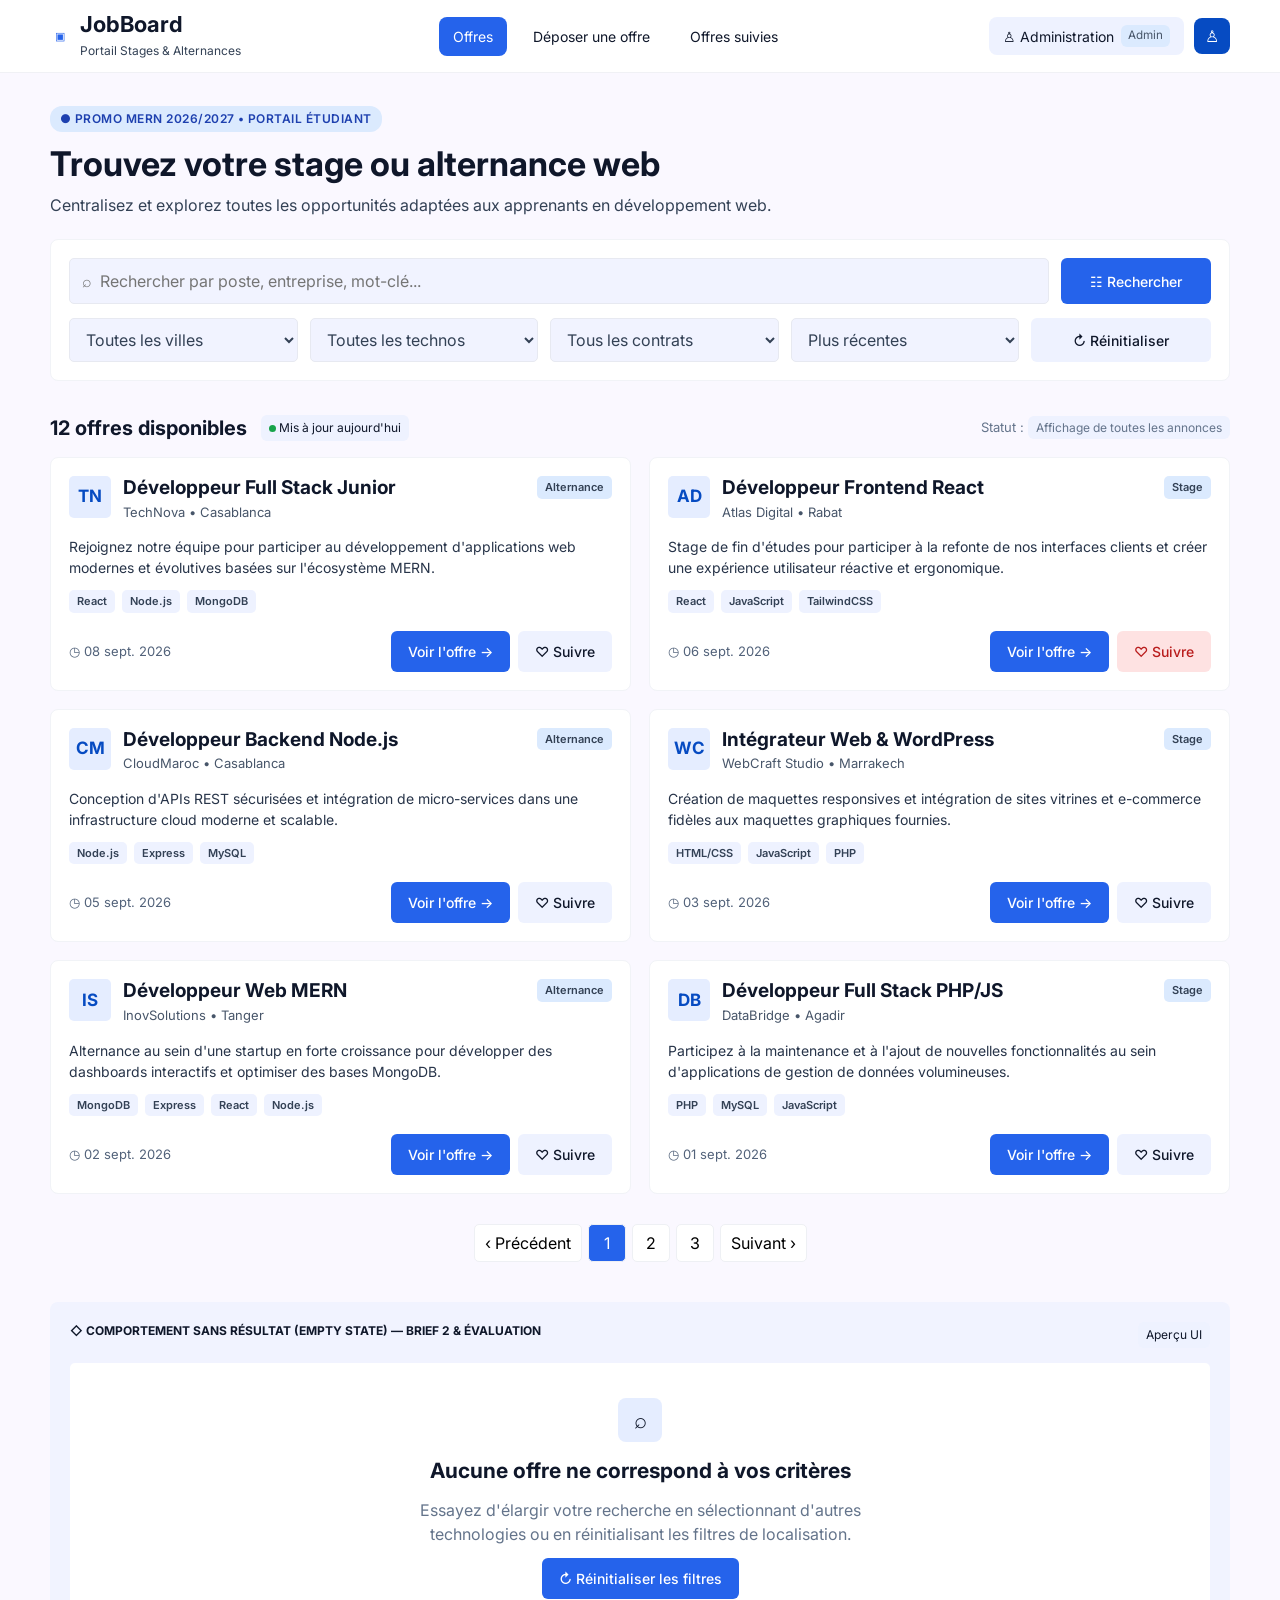
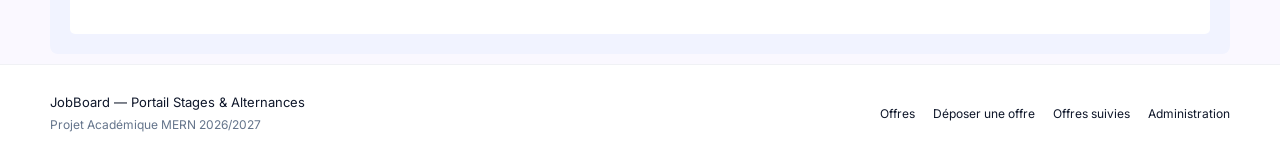
==== index.html @ b65bf740 "style: add main stylesheet" ====
<!doctype html>
<html lang="fr"><head><meta charset="utf-8"><meta name="viewport" content="width=device-width,initial-scale=1"><title>Liste des offres - JobBoard</title><link rel="preconnect" href="https://fonts.googleapis.com"><link rel="preconnect" href="https://fonts.gstatic.com" crossorigin><link href="https://fonts.googleapis.com/css2?family=Inter:wght@400;500;600;700&display=swap" rel="stylesheet"><link rel="stylesheet" href="css/style.css"></head><body>
<header class="site-header">
  <div class="container navbar">
    <a href="index.html" class="brand">
      <span class="brand-mark">▣</span>
      <span><span class="brand-title">JobBoard</span><span class="brand-subtitle" style="display:block">Portail Stages & Alternances</span></span>
    </a>
    <nav class="desktop-nav" aria-label="Navigation principale">
      <a class="nav-link active" href="index.html">Offres</a>
      <a class="nav-link " href="deposer-offre.html">Déposer une offre</a>
      <a class="nav-link " href="offres-suivies.html">Offres suivies</a>
    </nav>
    <div style="display:flex;align-items:center;gap:10px">
      <a class="admin-pill" href="admin.html">♙ Administration <small>Admin</small></a>
      <button class="user-button" type="button" aria-label="Utilisateur">♙</button>
      <button class="mobile-menu" type="button" aria-label="Menu">☰</button>
    </div>
  </div>
</header>
<main><section class="hero"><div class="container"><span class="eyebrow">● PROMO MERN 2026/2027 • PORTAIL ÉTUDIANT</span><h1>Trouvez votre stage ou alternance web</h1><p class="lead">Centralisez et explorez toutes les opportunités adaptées aux apprenants en développement web.</p>
<form class="panel search-panel"><div class="search-row"><input class="field" type="search" placeholder="⌕  Rechercher par poste, entreprise, mot-clé..."><button class="btn btn-primary" type="button">☷ Rechercher</button></div><div class="filter-row"><select class="field"><option>Toutes les villes</option></select><select class="field"><option>Toutes les technos</option></select><div class="contract-sort-mobile"><select class="field"><option>Tous les contrats</option></select></div><div class="contract-sort-mobile"><select class="field"><option>Plus récentes</option></select></div><button class="btn btn-secondary" type="reset">↻ Réinitialiser</button></div></form></div></section>
<section class="container"><div class="offer-summary"><div class="offer-summary-left"><h2>12 offres disponibles</h2><span class="summary-chip"><span class="status-dot"></span> Mis à jour aujourd'hui</span></div><div class="offer-summary-right muted small">Statut : <span class="summary-chip">Affichage de toutes les annonces</span></div></div><div class="jobs-grid"><article class="card job-card"><div class="job-head"><div class="job-title-wrap"><div class="logo-box">TN</div><div><h3>Développeur Full Stack Junior</h3><div class="company-line">TechNova • Casablanca</div></div></div><span class="badge badge-contract">Alternance</span></div><p class="job-description">Rejoignez notre équipe pour participer au développement d'applications web modernes et évolutives basées sur l'écosystème MERN.</p><div class="badges"><span class="badge">React</span><span class="badge">Node.js</span><span class="badge">MongoDB</span></div><div class="job-footer"><div class="job-date">◷ 08 sept. 2026</div><div class="job-actions"><a class="btn btn-primary" href="offre-detail.html">Voir l'offre →</a><button class="btn btn-secondary" type="button">♡ Suivre</button></div></div></article><article class="card job-card"><div class="job-head"><div class="job-title-wrap"><div class="logo-box">AD</div><div><h3>Développeur Frontend React</h3><div class="company-line">Atlas Digital • Rabat</div></div></div><span class="badge badge-contract">Stage</span></div><p class="job-description">Stage de fin d'études pour participer à la refonte de nos interfaces clients et créer une expérience utilisateur réactive et ergonomique.</p><div class="badges"><span class="badge">React</span><span class="badge">JavaScript</span><span class="badge">TailwindCSS</span></div><div class="job-footer"><div class="job-date">◷ 06 sept. 2026</div><div class="job-actions"><a class="btn btn-primary" href="offre-detail.html">Voir l'offre →</a><button class="btn btn-danger-soft" type="button">♡ Suivre</button></div></div></article><article class="card job-card"><div class="job-head"><div class="job-title-wrap"><div class="logo-box">CM</div><div><h3>Développeur Backend Node.js</h3><div class="company-line">CloudMaroc • Casablanca</div></div></div><span class="badge badge-contract">Alternance</span></div><p class="job-description">Conception d'APIs REST sécurisées et intégration de micro-services dans une infrastructure cloud moderne et scalable.</p><div class="badges"><span class="badge">Node.js</span><span class="badge">Express</span><span class="badge">MySQL</span></div><div class="job-footer"><div class="job-date">◷ 05 sept. 2026</div><div class="job-actions"><a class="btn btn-primary" href="offre-detail.html">Voir l'offre →</a><button class="btn btn-secondary" type="button">♡ Suivre</button></div></div></article><article class="card job-card"><div class="job-head"><div class="job-title-wrap"><div class="logo-box">WC</div><div><h3>Intégrateur Web & WordPress</h3><div class="company-line">WebCraft Studio • Marrakech</div></div></div><span class="badge badge-contract">Stage</span></div><p class="job-description">Création de maquettes responsives et intégration de sites vitrines et e-commerce fidèles aux maquettes graphiques fournies.</p><div class="badges"><span class="badge">HTML/CSS</span><span class="badge">JavaScript</span><span class="badge">PHP</span></div><div class="job-footer"><div class="job-date">◷ 03 sept. 2026</div><div class="job-actions"><a class="btn btn-primary" href="offre-detail.html">Voir l'offre →</a><button class="btn btn-secondary" type="button">♡ Suivre</button></div></div></article><article class="card job-card"><div class="job-head"><div class="job-title-wrap"><div class="logo-box">IS</div><div><h3>Développeur Web MERN</h3><div class="company-line">InovSolutions • Tanger</div></div></div><span class="badge badge-contract">Alternance</span></div><p class="job-description">Alternance au sein d'une startup en forte croissance pour développer des dashboards interactifs et optimiser des bases MongoDB.</p><div class="badges"><span class="badge">MongoDB</span><span class="badge">Express</span><span class="badge">React</span><span class="badge">Node.js</span></div><div class="job-footer"><div class="job-date">◷ 02 sept. 2026</div><div class="job-actions"><a class="btn btn-primary" href="offre-detail.html">Voir l'offre →</a><button class="btn btn-secondary" type="button">♡ Suivre</button></div></div></article><article class="card job-card"><div class="job-head"><div class="job-title-wrap"><div class="logo-box">DB</div><div><h3>Développeur Full Stack PHP/JS</h3><div class="company-line">DataBridge • Agadir</div></div></div><span class="badge badge-contract">Stage</span></div><p class="job-description">Participez à la maintenance et à l'ajout de nouvelles fonctionnalités au sein d'applications de gestion de données volumineuses.</p><div class="badges"><span class="badge">PHP</span><span class="badge">MySQL</span><span class="badge">JavaScript</span></div><div class="job-footer"><div class="job-date">◷ 01 sept. 2026</div><div class="job-actions"><a class="btn btn-primary" href="offre-detail.html">Voir l'offre →</a><button class="btn btn-secondary" type="button">♡ Suivre</button></div></div></article></div><div class="pagination"><button class="page-btn">‹ Précédent</button><button class="page-btn active">1</button><button class="page-btn">2</button><button class="page-btn">3</button><button class="page-btn">Suivant ›</button></div><section class="empty-demo"><div class="empty-demo-head"><strong>◇ COMPORTEMENT SANS RÉSULTAT (EMPTY STATE) — BRIEF 2 & ÉVALUATION</strong><span class="summary-chip">Aperçu UI</span></div><div class="empty-box"><div class="empty-inner"><div class="empty-icon">⌕</div><h2>Aucune offre ne correspond à vos critères</h2><p class="muted">Essayez d'élargir votre recherche en sélectionnant d'autres technologies ou en réinitialisant les filtres de localisation.</p><button class="btn btn-primary">↻ Réinitialiser les filtres</button></div></div></section></section></main>
<footer class="site-footer">
  <div class="container footer-row">
    <div><div class="footer-title">JobBoard — Portail Stages & Alternances</div><div class="footer-sub">Projet Académique MERN 2026/2027</div></div>
    <nav class="footer-links" aria-label="Navigation secondaire">
      <a href="index.html">Offres</a><a href="deposer-offre.html">Déposer une offre</a><a href="offres-suivies.html">Offres suivies</a><a href="admin.html">Administration</a>
    </nav>
  </div>
</footer>
<nav class="mobile-bottom-nav" aria-label="Navigation mobile">
  <a class="active" href="index.html"><span class="bottom-icon">▣</span><span>Offres</span></a>
  <a class="" href="deposer-offre.html"><span class="bottom-icon">▤</span><span>Déposer</span></a>
  <a class="" href="offres-suivies.html"><span class="bottom-icon">♧</span><span>Suivies</span></a>
  <a class="" href="admin.html"><span class="bottom-icon">♙</span><span>Admin</span></a>
</nav></body></html>
---- css/style.css ----
/* =========================================================
   JOBBOARD - CSS SIMPLE ET EXPLICABLE
   Pas de Bootstrap, pas de Tailwind, pas de JavaScript.
   Seulement : variables, Flexbox, Grid et media queries.
   ========================================================= */

/* 1) Couleurs et valeurs réutilisables */
:root {
  --blue: #2563eb;
  --blue-dark: #1d4ed8;
  --blue-soft: #eef2ff;
  --blue-badge: #dbeafe;
  --bg: #faf8ff;
  --white: #ffffff;
  --text: #0f172a;
  --muted: #64748b;
  --border: #e2e8f0;
  --red: #dc2626;
  --red-soft: #fee2e2;
  --green: #16a34a;
  --green-soft: #dcfce7;
  --radius: 8px;
  --container: 1180px;
}

/* 2) Reset très simple */
* { box-sizing: border-box; }
html { scroll-behavior: smooth; }
body {
  margin: 0;
  font-family: Inter, Arial, sans-serif;
  background: var(--bg);
  color: var(--text);
  line-height: 1.5;
}
a { color: inherit; text-decoration: none; }
button, input, select, textarea { font: inherit; }
button { cursor: pointer; }
img { display: block; max-width: 100%; }

.container {
  width: calc(100% - 48px);
  max-width: var(--container);
  margin: 0 auto;
}

/* 3) Header */
.site-header {
  background: var(--white);
  border-bottom: 1px solid #f0f1f5;
  position: relative;
  z-index: 5;
}
.navbar {
  min-height: 72px;
  display: flex;
  align-items: center;
  justify-content: space-between;
  gap: 30px;
}
.brand { display: flex; align-items: center; gap: 10px; }
.brand-mark {
  width: 20px;
  height: 20px;
  color: var(--blue);
  font-size: 11px;
  display: grid;
  place-items: center;
}
.brand-title { font-size: 22px; font-weight: 700; line-height: 1; }
.brand-subtitle { color: #334155; font-size: 12px; margin-top: 4px; }
.desktop-nav { display: flex; align-items: center; gap: 12px; }
.nav-link {
  padding: 9px 14px;
  border-radius: 8px;
  font-size: 14px;
}
.nav-link.active { background: var(--blue); color: #fff; }
.nav-link:hover { background: #f1f5f9; }
.nav-link.active:hover { background: var(--blue-dark); }
.admin-pill {
  background: #eef2ff;
  padding: 8px 14px;
  border-radius: 8px;
  display: flex;
  align-items: center;
  gap: 7px;
  font-size: 14px;
}
.admin-pill small {
  background: #dbeafe;
  padding: 2px 7px;
  border-radius: 6px;
  color: #475569;
}
.user-button {
  width: 36px;
  height: 36px;
  border: 0;
  border-radius: 8px;
  background: #064bc2;
  color: #fff;
}
.mobile-menu { display: none; border: 0; background: transparent; font-size: 23px; }

/* 4) Textes et petits composants */
main { min-height: 70vh; }
.page-space { padding: 32px 0 48px; }
.eyebrow {
  display: inline-flex;
  align-items: center;
  gap: 7px;
  padding: 4px 10px;
  border-radius: 12px;
  background: #dbeafe;
  color: #1e40af;
  text-transform: uppercase;
  letter-spacing: .04em;
  font-size: 12px;
  font-weight: 600;
}
h1 { font-size: 34px; line-height: 1.15; margin: 12px 0 10px; }
h2 { font-size: 21px; line-height: 1.25; margin: 0 0 14px; }
h3 { font-size: 17px; line-height: 1.3; margin: 0; }
p { margin: 0 0 12px; }
.muted { color: var(--muted); }
.small { font-size: 13px; }
.upper { text-transform: uppercase; letter-spacing: .06em; }

.btn {
  min-height: 40px;
  border: 1px solid transparent;
  border-radius: 6px;
  padding: 9px 16px;
  display: inline-flex;
  align-items: center;
  justify-content: center;
  gap: 7px;
  font-size: 14px;
  font-weight: 500;
}
.btn-primary { background: var(--blue); color: #fff; }
.btn-primary:hover { background: var(--blue-dark); }
.btn-secondary { background: #eef2ff; color: var(--text); }
.btn-white { background: #fff; border-color: var(--border); }
.btn-danger { background: #ef4444; color: #fff; }
.btn-danger-soft { background: #fee2e2; color: #b91c1c; }
.btn-block { width: 100%; }

.badges { display: flex; flex-wrap: wrap; gap: 7px; }
.badge {
  display: inline-block;
  background: #eef2ff;
  color: #334155;
  border-radius: 5px;
  padding: 3px 8px;
  font-size: 11px;
  font-weight: 600;
}
.badge-contract { background: #dbeafe; }
.badge-stage { background: #dbeafe; }
.status-dot {
  width: 7px; height: 7px; border-radius: 50%;
  display: inline-block; background: var(--green);
}

.panel, .card {
  background: var(--white);
  border: 1px solid #f1f3f7;
  border-radius: var(--radius);
}

/* 5) Page liste des offres */
.hero { padding: 32px 0 8px; }
.hero h1 { max-width: 850px; }
.hero .lead { color: #334155; font-size: 16px; }
.search-panel { margin-top: 22px; padding: 18px; }
.search-row { display: grid; grid-template-columns: 1fr 150px; gap: 12px; }
.filter-row { display: grid; grid-template-columns: repeat(4, 1fr) 180px; gap: 12px; margin-top: 14px; }
.field {
  width: 100%; min-height: 42px;
  padding: 10px 12px;
  border: 1px solid #e7e9f1;
  border-radius: 5px;
  background: #f1f3ff;
  color: #334155;
}
.field:focus { outline: 2px solid #bfdbfe; border-color: var(--blue); background: #fff; }
.offer-summary { display: flex; align-items: center; justify-content: space-between; margin: 26px 0 16px; gap: 20px; }
.offer-summary-left { display: flex; align-items: center; gap: 14px; }
.offer-summary h2 { margin: 0; font-size: 20px; }
.summary-chip { font-size: 12px; background: #eef2ff; padding: 4px 8px; border-radius: 6px; }
.jobs-grid { display: grid; grid-template-columns: repeat(2, 1fr); gap: 18px; }
.job-card { padding: 18px; min-height: 220px; display: flex; flex-direction: column; }
.job-head { display: flex; align-items: flex-start; justify-content: space-between; gap: 12px; }
.job-title-wrap { display: flex; gap: 12px; min-width: 0; }
.logo-box {
  width: 42px; height: 42px; flex: 0 0 42px;
  display: grid; place-items: center;
  background: #e5edff; color: #064bc2;
  border-radius: 5px; font-weight: 700; font-size: 17px;
}
.job-card h3 { font-size: 19px; }
.company-line { color: #475569; font-size: 13px; margin-top: 2px; }
.job-description { font-size: 14px; color: #273449; margin: 14px 0 12px; }
.job-footer { margin-top: auto; padding-top: 18px; display: flex; align-items: center; justify-content: space-between; gap: 12px; }
.job-date { font-size: 13px; color: #52627a; }
.job-actions { display: flex; gap: 8px; }
.pagination { display: flex; justify-content: center; align-items: center; gap: 6px; margin: 30px 0 40px; }
.page-btn { min-width: 38px; height: 38px; padding: 0 10px; background: #fff; border: 1px solid #eef0f4; border-radius: 5px; }
.page-btn.active { background: var(--blue); color: #fff; }
.empty-demo { background: #f1f3ff; border-radius: 8px; padding: 20px; margin-bottom: 10px; }
.empty-demo-head { display: flex; justify-content: space-between; gap: 12px; font-size: 12px; margin-bottom: 15px; }
.empty-box { background: #fff; border-radius: 5px; min-height: 220px; display: grid; place-items: center; text-align: center; padding: 35px 20px; }
.empty-inner { max-width: 480px; }
.empty-icon { width: 44px; height: 44px; display: grid; place-items: center; margin: 0 auto 16px; background: #e5edff; border-radius: 8px; font-size: 22px; }

/* 6) Détail offre */
.back-link { display: inline-block; color: #064bc2; font-size: 13px; margin-bottom: 18px; }
.detail-topline { display: flex; align-items: center; justify-content: space-between; gap: 15px; margin-bottom: 14px; }
.detail-layout { display: grid; grid-template-columns: minmax(0, 2fr) 285px; gap: 18px; align-items: start; }
.detail-main { display: grid; gap: 16px; }
.detail-card { padding: 20px; }
.detail-title-row { display: flex; justify-content: space-between; gap: 15px; align-items: flex-start; }
.detail-card h1 { font-size: 27px; margin: 12px 0 8px; }
.info-pills { display: flex; gap: 8px; flex-wrap: wrap; margin: 14px 0; }
.info-pill { background: #f1f3ff; border-radius: 4px; padding: 7px 9px; font-size: 12px; }
.stack-label { font-size: 10px; margin: 16px 0 7px; color: #334155; letter-spacing: .08em; }
.cover-image { position: relative; height: 215px; border-radius: 6px; overflow: hidden; }
.cover-image img { width: 100%; height: 100%; object-fit: cover; }
.cover-caption { position: absolute; left: 14px; bottom: 12px; color: #fff; font-size: 12px; font-weight: 600; text-shadow: 0 1px 3px #000; }
.section-icon-title { display: flex; align-items: center; gap: 8px; }
.section-icon { color: #064bc2; }
.bullet-list { list-style: none; padding: 0; margin: 0; display: grid; gap: 13px; }
.bullet-list li { padding-left: 22px; position: relative; font-size: 13px; }
.bullet-list li::before { content: '✓'; position: absolute; left: 0; color: #064bc2; }
.profile-grid { display: grid; grid-template-columns: repeat(2, 1fr); gap: 12px; }
.profile-box { background: #f1f3ff; padding: 14px; border-radius: 5px; font-size: 12px; }
.profile-box h3 { font-size: 14px; margin-bottom: 8px; }
.tech-grid { display: grid; grid-template-columns: repeat(3, 1fr); gap: 10px; }
.tech-column { background: #f1f3ff; padding: 12px; border-radius: 5px; font-size: 11px; }
.tech-column strong { font-size: 10px; color: #064bc2; display: block; margin-bottom: 6px; }
.company-card-head { display: flex; align-items: center; justify-content: space-between; gap: 12px; }
.company-brand { display: flex; gap: 10px; align-items: center; }
.company-logo { width: 38px; height: 38px; display: grid; place-items: center; background: var(--blue); color: #fff; border-radius: 4px; font-weight: 700; }
.location-box { background: #eef2ff; padding: 20px; text-align: center; border-radius: 5px; margin-top: 15px; font-size: 12px; }
.detail-sidebar { display: grid; gap: 14px; }
.sidebar-card { padding: 16px; }
.sidebar-card h2 { font-size: 15px; }
.quick-actions { display: grid; gap: 8px; }
.metric-row { display: grid; grid-template-columns: repeat(3, 1fr); gap: 4px; background: #f1f3ff; padding: 10px 5px; border-radius: 5px; text-align: center; margin-top: 8px; }
.metric-row strong { display: block; font-size: 15px; }
.metric-row span { display: block; font-size: 9px; color: #64748b; }
.apply-form label, .form-group label { display: block; font-size: 12px; margin-bottom: 5px; }
.apply-form .field { margin-bottom: 9px; min-height: 36px; font-size: 12px; }
.apply-form textarea.field { min-height: 70px; resize: vertical; }
.note-card { background: #eef2ff; color: #334155; font-size: 11px; }

/* 7) Déposer une offre */
.two-column-page { display: grid; grid-template-columns: minmax(0, 2fr) 340px; gap: 24px; align-items: start; }
.notice { background: #eef2ff; padding: 16px; border-radius: 8px; display: flex; gap: 12px; margin: 20px 0; }
.form-card { padding: 28px; }
.form-grid { display: grid; grid-template-columns: repeat(2, 1fr); gap: 18px; }
.form-group.full { grid-column: 1 / -1; }
.form-group .field { background: #fbfbff; min-height: 44px; }
.form-group textarea.field { resize: vertical; min-height: 115px; }
.required { color: #dc2626; }
.help-row { display: flex; justify-content: space-between; gap: 10px; font-size: 12px; margin-bottom: 5px; }
.radio-row { display: flex; gap: 20px; padding-top: 9px; }
.form-actions { margin-top: 30px; display: flex; justify-content: space-between; gap: 10px; }
.success-alert { margin-top: 20px; background: #e7faec; color: #166534; padding: 18px; border-radius: 8px; display: flex; gap: 12px; }
.preview-column { display: grid; gap: 16px; }
.preview-head { display: flex; justify-content: space-between; gap: 10px; font-size: 12px; }
.preview-card { padding: 20px; box-shadow: 0 1px 3px rgba(0,0,0,.08); }
.preview-actions { display: flex; justify-content: space-between; margin-top: 22px; font-size: 13px; }
.advice-card { background: #e8edff; padding: 18px; border-radius: 8px; }
.advice-card ul { padding-left: 20px; color: #475569; }
.progress-box { background: #fff; padding: 12px; border-radius: 5px; font-size: 11px; }
.progress { height: 5px; background: #e2e8f0; border-radius: 3px; overflow: hidden; margin: 3px 0 8px; }
.progress span { display: block; height: 100%; background: var(--blue); }

/* 8) Offres suivies */
.follow-top { display: flex; align-items: flex-end; justify-content: space-between; gap: 20px; margin-bottom: 24px; }
.follow-actions { display: flex; gap: 12px; }
.saved-count { background: #eef2ff; border-radius: 8px; padding: 10px 14px; }
.follow-title-row { display: flex; justify-content: space-between; gap: 20px; margin-bottom: 14px; }
.saved-grid { display: grid; grid-template-columns: repeat(2, 1fr); gap: 20px; }
.saved-card { overflow: hidden; }
.saved-card-main { padding: 24px; }
.saved-card-footer { background: #eef2ff; padding: 14px 24px; display: flex; justify-content: space-between; gap: 10px; }
.large-empty { margin-top: 65px; }
.large-empty .empty-box { min-height: 360px; }

/* 9) Administration */
.admin-page-head { display: flex; justify-content: space-between; align-items: flex-end; gap: 20px; }
.admin-stats { display: grid; grid-template-columns: repeat(4, 1fr); gap: 16px; margin: 24px 0; }
.stat-card { padding: 18px; }
.stat-card span { color: var(--muted); font-size: 12px; }
.stat-card strong { display: block; font-size: 27px; margin-top: 7px; }
.admin-search { display: grid; grid-template-columns: 1fr 190px 110px; gap: 10px; margin-bottom: 16px; }
.table-wrap { overflow-x: auto; }
.admin-table { width: 100%; border-collapse: collapse; background: #fff; }
.admin-table th, .admin-table td { border-bottom: 1px solid #eef0f4; text-align: left; padding: 14px 12px; font-size: 13px; }
.admin-table th { color: #52627a; font-size: 11px; text-transform: uppercase; letter-spacing: .04em; }
.table-actions { display: flex; gap: 8px; }
.icon-action { width: 32px; height: 32px; border: 0; border-radius: 5px; background: #eef2ff; }
.icon-action.danger { background: #fee2e2; color: #dc2626; }
.admin-note { background: #e8edff; padding: 16px; border-radius: 6px; margin-top: 20px; font-size: 12px; }
.mobile-admin-tabs { display: none; }
.mobile-admin-cards { display: none; }

/* Modal statique comme la maquette */
.modal-preview { position: relative; }
.modal-preview::before { content: ''; position: fixed; inset: 0; background: rgba(15,23,42,.48); z-index: 40; }
.delete-modal { position: fixed; z-index: 41; left: 50%; top: 50%; transform: translate(-50%,-50%); width: min(440px, calc(100% - 32px)); background: #fff; padding: 24px; border-radius: 8px; box-shadow: 0 12px 30px rgba(0,0,0,.2); }
.delete-modal h2 { display: flex; gap: 10px; align-items: center; font-size: 20px; }
.delete-modal .modal-actions { display: flex; justify-content: flex-end; gap: 10px; margin-top: 20px; }

/* 10) Admin Ajouter / Modifier */
.admin-edit-head { display: flex; justify-content: space-between; gap: 20px; align-items: flex-end; margin-bottom: 24px; }
.sync-box { background: #e8edff; border-radius: 8px; padding: 12px 16px; min-width: 230px; }
.edit-layout { display: grid; grid-template-columns: minmax(0, 2fr) 335px; gap: 22px; }
.edit-main { display: grid; gap: 18px; }
.edit-section { padding: 22px; }
.section-number { display: inline-grid; place-items: center; width: 26px; height: 26px; background: #dbeafe; border-radius: 4px; margin-right: 7px; }
.edit-section-title { display: flex; justify-content: space-between; align-items: center; margin-bottom: 20px; }
.edit-section-title h2 { margin: 0; }
.edit-form-grid { display: grid; grid-template-columns: repeat(3, 1fr); gap: 16px; }
.edit-form-grid .wide { grid-column: span 2; }
.edit-form-grid .full { grid-column: 1 / -1; }
.edit-textarea { min-height: 100px; resize: vertical; }
.edit-bottom-actions { display: flex; justify-content: space-between; gap: 12px; padding: 16px; }
.right-guide { display: grid; gap: 18px; }
.input-guide { padding: 18px; }
.guide-item { margin-top: 18px; }
.guide-item strong { font-size: 11px; text-transform: uppercase; display: block; margin-bottom: 6px; }
.guide-focus { background: #fff; border: 2px solid var(--blue); }
.guide-error { background: #fff; border-color: var(--red); color: var(--red); }
.guide-disabled { background: #e5e7eb; color: #94a3b8; }
.arch-note { background: #dfe6ff; padding: 18px; border-radius: 8px; font-size: 12px; }

/* 11) Footer */
.site-footer { background: #fff; border-top: 1px solid #f0f1f5; padding: 28px 0; }
.footer-row { display: flex; justify-content: space-between; align-items: center; gap: 20px; }
.footer-title { font-size: 13px; }
.footer-sub { color: #64748b; font-size: 12px; margin-top: 3px; }
.footer-links { display: flex; gap: 18px; font-size: 12px; }

/* 12) Bottom nav : visible seulement sur mobile */
.mobile-bottom-nav { display: none; }

/* =========================================================
   RESPONSIVE MOBILE - reprend les 5 écrans mobile Stitch
   ========================================================= */
@media (max-width: 700px) {
  body { padding-bottom: 70px; }
  .container { width: calc(100% - 28px); }
  .navbar { min-height: 72px; gap: 10px; }
  .brand-mark { width: 10px; font-size: 6px; }
  .brand-title { font-size: 20px; }
  .brand-subtitle { font-size: 11px; }
  .desktop-nav, .admin-pill { display: none; }
  .mobile-menu { display: inline-block; }
  .user-button { margin-left: auto; border-radius: 10px; }
  .page-space { padding: 18px 0 28px; }
  .hero { padding: 18px 0 4px; }
  .hero h1, h1 { font-size: 26px; }
  h2 { font-size: 18px; }
  .eyebrow { font-size: 10px; }

  .search-panel { margin-top: 12px; padding: 10px; }
  .search-row, .filter-row { grid-template-columns: 1fr; gap: 8px; }
  .filter-row { margin-top: 8px; }
  .filter-row .contract-sort-mobile { display: grid; grid-template-columns: 1fr 1fr; gap: 8px; }
  .offer-summary { margin: 18px 0 10px; font-size: 12px; }
  .offer-summary-right { display: none; }
  .offer-summary h2 { font-size: 14px; }
  .jobs-grid { grid-template-columns: 1fr; gap: 10px; }
  .job-card { min-height: 0; padding: 11px; }
  .job-card h3 { font-size: 14px; white-space: nowrap; overflow: hidden; text-overflow: ellipsis; }
  .logo-box { width: 32px; height: 32px; flex-basis: 32px; font-size: 13px; }
  .badge { font-size: 9px; padding: 2px 6px; }
  .job-description { font-size: 11px; margin: 8px 0; display: -webkit-box; -webkit-line-clamp: 2; -webkit-box-orient: vertical; overflow: hidden; }
  .company-line, .job-date { font-size: 10px; }
  .job-footer { padding-top: 10px; align-items: flex-end; }
  .job-actions { flex-direction: row-reverse; }
  .job-actions .btn { min-height: 34px; padding: 6px 10px; font-size: 10px; }
  .job-actions .btn-primary { min-width: 135px; }
  .pagination { margin: 15px 0 10px; }
  .empty-demo { display: none; }

  .site-footer { background: #f1f3ff; padding: 22px 0; }
  .footer-row { display: block; text-align: center; }
  .footer-links { justify-content: center; flex-wrap: wrap; margin-top: 12px; color: #064bc2; }

  .mobile-bottom-nav {
    display: grid;
    grid-template-columns: repeat(4, 1fr);
    position: fixed;
    bottom: 0; left: 0; right: 0;
    z-index: 30;
    height: 68px;
    background: #fff;
    border-top: 1px solid #e5e7eb;
  }
  .mobile-bottom-nav a { display: grid; place-items: center; align-content: center; gap: 2px; font-size: 11px; }
  .mobile-bottom-nav a.active { color: #004ac6; }
  .bottom-icon { font-size: 20px; }

  /* detail mobile */
  .detail-topline { margin-bottom: 10px; }
  .detail-topline .muted { display: none; }
  .detail-layout { grid-template-columns: 1fr; }
  .detail-sidebar { display: contents; }
  .detail-card { padding: 13px; }
  .detail-card h1 { font-size: 18px; margin: 7px 0; max-width: 190px; }
  .detail-title-row { align-items: flex-start; }
  .detail-title-row .muted { display: none; }
  .info-pills { font-size: 10px; margin: 8px 0; }
  .info-pill { font-size: 9px; padding: 3px 6px; }
  .stack-label { display: none; }
  .cover-image { height: 155px; order: 2; }
  .detail-main { gap: 10px; }
  .detail-main > .detail-card:first-child { order: 1; }
  .detail-main > .cover-image { order: 2; }
  .detail-main > section:nth-of-type(2) { order: 3; }
  .profile-grid, .tech-grid { grid-template-columns: 1fr; }
  .profile-grid { gap: 8px; }
  .profile-box { font-size: 11px; }
  .tech-grid { display: block; }
  .tech-column { margin-bottom: 7px; }
  .detail-sidebar .sidebar-card:first-child { order: 0; }
  .detail-actions-mobile { display: grid; gap: 7px; margin-top: 10px; }
  .metric-row { display: none; }
  .quick-desktop { display: none; }
  .apply-form .btn { width: 100%; }
  .company-card-head { align-items: flex-start; }

  /* déposer mobile */
  .two-column-page { grid-template-columns: 1fr; }
  .preview-column { display: none; }
  .form-card { padding: 16px; }
  .form-grid { grid-template-columns: 1fr; gap: 14px; }
  .form-group.full { grid-column: auto; }
  .field { min-height: 43px; }
  .radio-row { display: grid; grid-template-columns: 1fr 1fr; gap: 10px; }
  .radio-row label { background: #f1f3ff; padding: 12px; }
  .form-actions { flex-direction: column-reverse; }
  .form-actions .btn { width: 100%; }
  .success-alert { font-size: 13px; }
  .mobile-success-label { display: flex; justify-content: space-between; margin-top: 26px; font-size: 12px; }

  /* suivies mobile */
  .follow-top { display: block; }
  .follow-actions { margin-top: 24px; justify-content: space-between; }
  .follow-title-row { display: none; }
  .saved-grid { grid-template-columns: 1fr; gap: 14px; }
  .saved-card-main { padding: 18px; }
  .saved-card-footer { display: grid; gap: 8px; padding: 12px 18px 18px; background: #fff; }
  .saved-card-footer .btn-primary { order: 0; width: 100%; }
  .saved-card-footer .btn-secondary { order: 1; width: 100%; }
  .large-empty { margin-top: 45px; }
  .large-empty .empty-box { min-height: 300px; background: #f1f3ff; }

  /* admin mobile */
  .admin-page-head { display: block; }
  .admin-page-head .btn { width: 100%; margin-top: 16px; min-height: 50px; font-size: 18px; }
  .admin-stats, .table-wrap, .admin-search select, .admin-search .btn, .modal-preview .desktop-only-modal { display: none; }
  .admin-search { grid-template-columns: 1fr; margin-top: 18px; }
  .admin-search .field { min-height: 56px; background: #fff; }
  .mobile-admin-tabs { display: flex; gap: 8px; overflow: hidden; margin: 10px 0 24px; }
  .mobile-admin-tabs button { border: 0; background: #f1f3ff; padding: 9px 12px; border-radius: 15px; white-space: nowrap; }
  .mobile-admin-tabs button.active { background: #064bc2; color: #fff; }
  .mobile-admin-cards { display: grid; gap: 12px; }
  .admin-mobile-card { padding: 18px; }
  .admin-mobile-top { display: flex; gap: 12px; }
  .admin-mobile-top h3 { font-size: 18px; white-space: nowrap; overflow: hidden; text-overflow: ellipsis; }
  .admin-mobile-meta { display: flex; justify-content: space-between; margin: 16px 0; }
  .admin-mobile-actions { display: grid; grid-template-columns: repeat(3, 1fr); gap: 7px; }
  .admin-mobile-actions .btn { min-height: 38px; padding: 7px 8px; }
  .admin-note { margin-bottom: 8px; }

  /* admin edit */
  .admin-edit-head { display: block; }
  .sync-box { margin-top: 16px; }
  .edit-layout { grid-template-columns: 1fr; }
  .edit-form-grid { grid-template-columns: 1fr; }
  .edit-form-grid .wide, .edit-form-grid .full { grid-column: auto; }
  .right-guide { display: none; }
  .edit-bottom-actions { flex-direction: column; }
  .edit-bottom-actions .btn { width: 100%; }
}
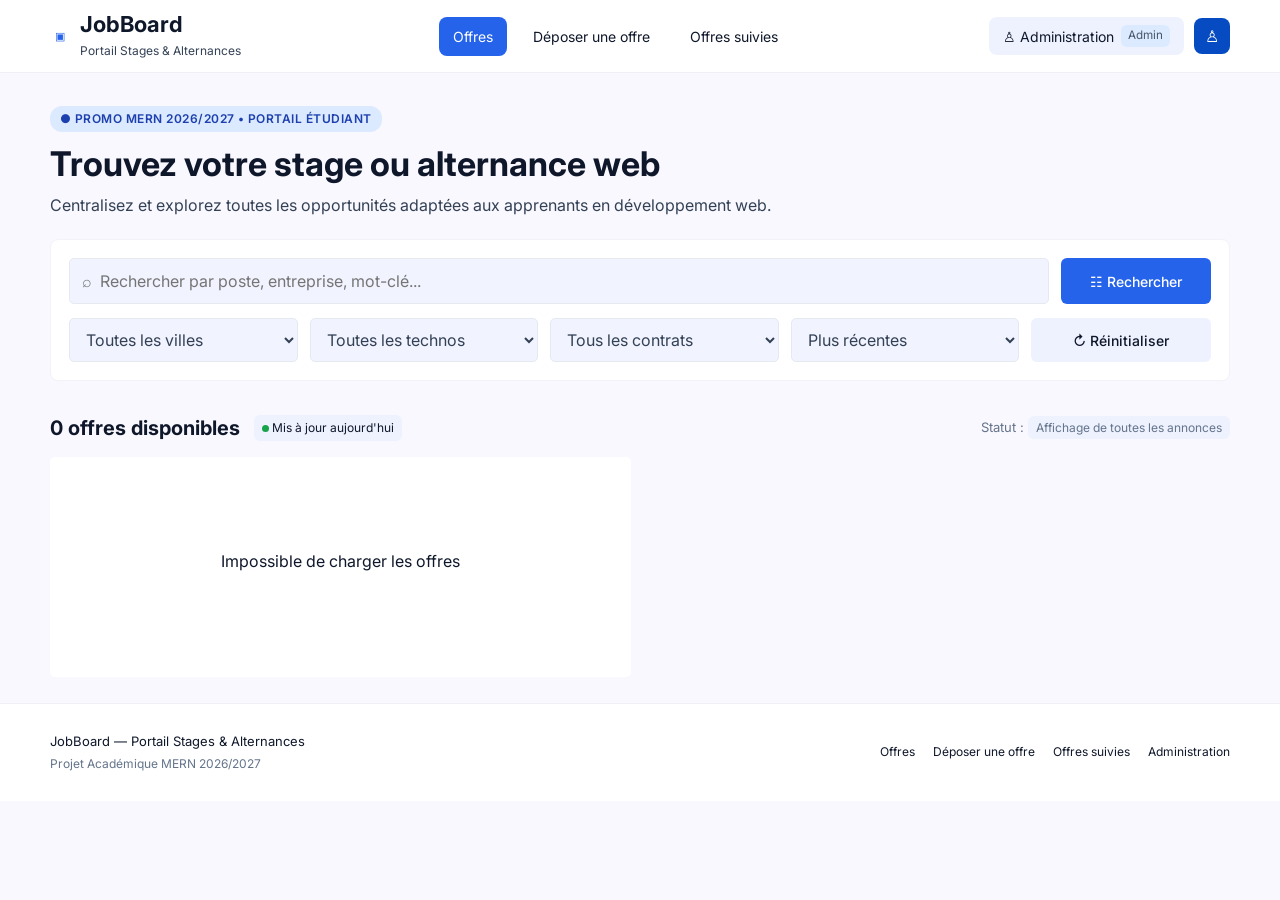
==== commit 56b32e4a: "refactor: prepare offers page for dynamic rendering" ====
--- a/index.html
+++ b/index.html
@@ -1,37 +1,229 @@
 <!doctype html>
-<html lang="fr"><head><meta charset="utf-8"><meta name="viewport" content="width=device-width,initial-scale=1"><title>Liste des offres - JobBoard</title><link rel="preconnect" href="https://fonts.googleapis.com"><link rel="preconnect" href="https://fonts.gstatic.com" crossorigin><link href="https://fonts.googleapis.com/css2?family=Inter:wght@400;500;600;700&display=swap" rel="stylesheet"><link rel="stylesheet" href="css/style.css"></head><body>
-<header class="site-header">
-  <div class="container navbar">
-    <a href="index.html" class="brand">
-      <span class="brand-mark">▣</span>
-      <span><span class="brand-title">JobBoard</span><span class="brand-subtitle" style="display:block">Portail Stages & Alternances</span></span>
-    </a>
-    <nav class="desktop-nav" aria-label="Navigation principale">
-      <a class="nav-link active" href="index.html">Offres</a>
-      <a class="nav-link " href="deposer-offre.html">Déposer une offre</a>
-      <a class="nav-link " href="offres-suivies.html">Offres suivies</a>
+<html lang="fr">
+  <head>
+    <meta charset="utf-8" />
+    <meta name="viewport" content="width=device-width, initial-scale=1" />
+
+    <title>Liste des offres - JobBoard</title>
+
+    <link rel="preconnect" href="https://fonts.googleapis.com" />
+    <link rel="preconnect" href="https://fonts.gstatic.com" crossorigin />
+
+    <link
+      href="https://fonts.googleapis.com/css2?family=Inter:wght@400;500;600;700&display=swap"
+      rel="stylesheet"
+    />
+
+    <link rel="stylesheet" href="css/style.css" />
+  </head>
+
+  <body>
+    <!-- ================= HEADER ================= -->
+
+    <header class="site-header">
+      <div class="container navbar">
+        <a href="index.html" class="brand">
+          <span class="brand-mark">▣</span>
+
+          <span>
+            <span class="brand-title">JobBoard</span>
+
+            <span class="brand-subtitle" style="display: block">
+              Portail Stages & Alternances
+            </span>
+          </span>
+        </a>
+
+        <nav class="desktop-nav" aria-label="Navigation principale">
+          <a class="nav-link active" href="index.html"> Offres </a>
+
+          <a class="nav-link" href="deposer-offre.html"> Déposer une offre </a>
+
+          <a class="nav-link" href="offres-suivies.html"> Offres suivies </a>
+        </nav>
+
+        <div style="display: flex; align-items: center; gap: 10px">
+          <a class="admin-pill" href="admin.html">
+            ♙ Administration
+            <small>Admin</small>
+          </a>
+
+          <button class="user-button" type="button" aria-label="Utilisateur">
+            ♙
+          </button>
+
+          <button class="mobile-menu" type="button" aria-label="Menu">
+            ☰
+          </button>
+        </div>
+      </div>
+    </header>
+
+    <!-- ================= MAIN ================= -->
+
+    <main>
+      <!-- ================= HERO ================= -->
+
+      <section class="hero">
+        <div class="container">
+          <span class="eyebrow">
+            ● PROMO MERN 2026/2027 • PORTAIL ÉTUDIANT
+          </span>
+
+          <h1>Trouvez votre stage ou alternance web</h1>
+
+          <p class="lead">
+            Centralisez et explorez toutes les opportunités adaptées aux
+            apprenants en développement web.
+          </p>
+
+          <!-- ================= SEARCH / FILTERS ================= -->
+
+          <form class="panel search-panel">
+            <div class="search-row">
+              <input
+                class="field"
+                type="search"
+                placeholder="⌕  Rechercher par poste, entreprise, mot-clé..."
+              />
+
+              <button class="btn btn-primary" type="button">
+                ☷ Rechercher
+              </button>
+            </div>
+
+            <div class="filter-row">
+              <!-- Ville -->
+
+              <select class="field">
+                <option>Toutes les villes</option>
+              </select>
+
+              <!-- Technologie -->
+
+              <select class="field">
+                <option>Toutes les technos</option>
+              </select>
+
+              <!-- Type de contrat -->
+
+              <div class="contract-sort-mobile">
+                <select class="field">
+                  <option>Tous les contrats</option>
+                </select>
+              </div>
+
+              <!-- Tri -->
+
+              <div class="contract-sort-mobile">
+                <select class="field">
+                  <option>Plus récentes</option>
+                </select>
+              </div>
+
+              <!-- Reset -->
+
+              <button class="btn btn-secondary" type="reset">
+                ↻ Réinitialiser
+              </button>
+            </div>
+          </form>
+        </div>
+      </section>
+
+      <!-- ================= OFFRES ================= -->
+
+      <section class="container">
+        <!-- Résumé -->
+
+        <div class="offer-summary">
+          <div class="offer-summary-left">
+            <!--
+              Dynamique :
+              JavaScript changera le nombre d'offres.
+            -->
+
+            <h2 id="results-count">0 offres disponibles</h2>
+
+            <span class="summary-chip">
+              <span class="status-dot"></span>
+
+              Mis à jour aujourd'hui
+            </span>
+          </div>
+
+          <div class="offer-summary-right muted small">
+            Statut :
+
+            <span class="summary-chip"> Affichage de toutes les annonces </span>
+          </div>
+        </div>
+
+        <!--
+          IMPORTANT :
+          Les cartes ne sont plus écrites dans le HTML.
+
+          render.js générera les offres ici.
+        -->
+
+        <div class="jobs-grid" id="offers-container"></div>
+      </section>
+    </main>
+
+    <!-- ================= FOOTER ================= -->
+
+    <footer class="site-footer">
+      <div class="container footer-row">
+        <div>
+          <div class="footer-title">
+            JobBoard — Portail Stages & Alternances
+          </div>
+
+          <div class="footer-sub">Projet Académique MERN 2026/2027</div>
+        </div>
+
+        <nav class="footer-links" aria-label="Navigation secondaire">
+          <a href="index.html"> Offres </a>
+
+          <a href="deposer-offre.html"> Déposer une offre </a>
+
+          <a href="offres-suivies.html"> Offres suivies </a>
+
+          <a href="admin.html"> Administration </a>
+        </nav>
+      </div>
+    </footer>
+
+    <!-- ================= MOBILE NAVIGATION ================= -->
+
+    <nav class="mobile-bottom-nav" aria-label="Navigation mobile">
+      <a class="active" href="index.html">
+        <span class="bottom-icon"> ▣ </span>
+
+        <span> Offres </span>
+      </a>
+
+      <a href="deposer-offre.html">
+        <span class="bottom-icon"> ▤ </span>
+
+        <span> Déposer </span>
+      </a>
+
+      <a href="offres-suivies.html">
+        <span class="bottom-icon"> ♧ </span>
+
+        <span> Suivies </span>
+      </a>
+
+      <a href="admin.html">
+        <span class="bottom-icon"> ♙ </span>
+
+        <span> Admin </span>
+      </a>
     </nav>
-    <div style="display:flex;align-items:center;gap:10px">
-      <a class="admin-pill" href="admin.html">♙ Administration <small>Admin</small></a>
-      <button class="user-button" type="button" aria-label="Utilisateur">♙</button>
-      <button class="mobile-menu" type="button" aria-label="Menu">☰</button>
-    </div>
-  </div>
-</header>
-<main><section class="hero"><div class="container"><span class="eyebrow">● PROMO MERN 2026/2027 • PORTAIL ÉTUDIANT</span><h1>Trouvez votre stage ou alternance web</h1><p class="lead">Centralisez et explorez toutes les opportunités adaptées aux apprenants en développement web.</p>
-<form class="panel search-panel"><div class="search-row"><input class="field" type="search" placeholder="⌕  Rechercher par poste, entreprise, mot-clé..."><button class="btn btn-primary" type="button">☷ Rechercher</button></div><div class="filter-row"><select class="field"><option>Toutes les villes</option></select><select class="field"><option>Toutes les technos</option></select><div class="contract-sort-mobile"><select class="field"><option>Tous les contrats</option></select></div><div class="contract-sort-mobile"><select class="field"><option>Plus récentes</option></select></div><button class="btn btn-secondary" type="reset">↻ Réinitialiser</button></div></form></div></section>
-<section class="container"><div class="offer-summary"><div class="offer-summary-left"><h2>12 offres disponibles</h2><span class="summary-chip"><span class="status-dot"></span> Mis à jour aujourd'hui</span></div><div class="offer-summary-right muted small">Statut : <span class="summary-chip">Affichage de toutes les annonces</span></div></div><div class="jobs-grid"><article class="card job-card"><div class="job-head"><div class="job-title-wrap"><div class="logo-box">TN</div><div><h3>Développeur Full Stack Junior</h3><div class="company-line">TechNova • Casablanca</div></div></div><span class="badge badge-contract">Alternance</span></div><p class="job-description">Rejoignez notre équipe pour participer au développement d'applications web modernes et évolutives basées sur l'écosystème MERN.</p><div class="badges"><span class="badge">React</span><span class="badge">Node.js</span><span class="badge">MongoDB</span></div><div class="job-footer"><div class="job-date">◷ 08 sept. 2026</div><div class="job-actions"><a class="btn btn-primary" href="offre-detail.html">Voir l'offre →</a><button class="btn btn-secondary" type="button">♡ Suivre</button></div></div></article><article class="card job-card"><div class="job-head"><div class="job-title-wrap"><div class="logo-box">AD</div><div><h3>Développeur Frontend React</h3><div class="company-line">Atlas Digital • Rabat</div></div></div><span class="badge badge-contract">Stage</span></div><p class="job-description">Stage de fin d'études pour participer à la refonte de nos interfaces clients et créer une expérience utilisateur réactive et ergonomique.</p><div class="badges"><span class="badge">React</span><span class="badge">JavaScript</span><span class="badge">TailwindCSS</span></div><div class="job-footer"><div class="job-date">◷ 06 sept. 2026</div><div class="job-actions"><a class="btn btn-primary" href="offre-detail.html">Voir l'offre →</a><button class="btn btn-danger-soft" type="button">♡ Suivre</button></div></div></article><article class="card job-card"><div class="job-head"><div class="job-title-wrap"><div class="logo-box">CM</div><div><h3>Développeur Backend Node.js</h3><div class="company-line">CloudMaroc • Casablanca</div></div></div><span class="badge badge-contract">Alternance</span></div><p class="job-description">Conception d'APIs REST sécurisées et intégration de micro-services dans une infrastructure cloud moderne et scalable.</p><div class="badges"><span class="badge">Node.js</span><span class="badge">Express</span><span class="badge">MySQL</span></div><div class="job-footer"><div class="job-date">◷ 05 sept. 2026</div><div class="job-actions"><a class="btn btn-primary" href="offre-detail.html">Voir l'offre →</a><button class="btn btn-secondary" type="button">♡ Suivre</button></div></div></article><article class="card job-card"><div class="job-head"><div class="job-title-wrap"><div class="logo-box">WC</div><div><h3>Intégrateur Web & WordPress</h3><div class="company-line">WebCraft Studio • Marrakech</div></div></div><span class="badge badge-contract">Stage</span></div><p class="job-description">Création de maquettes responsives et intégration de sites vitrines et e-commerce fidèles aux maquettes graphiques fournies.</p><div class="badges"><span class="badge">HTML/CSS</span><span class="badge">JavaScript</span><span class="badge">PHP</span></div><div class="job-footer"><div class="job-date">◷ 03 sept. 2026</div><div class="job-actions"><a class="btn btn-primary" href="offre-detail.html">Voir l'offre →</a><button class="btn btn-secondary" type="button">♡ Suivre</button></div></div></article><article class="card job-card"><div class="job-head"><div class="job-title-wrap"><div class="logo-box">IS</div><div><h3>Développeur Web MERN</h3><div class="company-line">InovSolutions • Tanger</div></div></div><span class="badge badge-contract">Alternance</span></div><p class="job-description">Alternance au sein d'une startup en forte croissance pour développer des dashboards interactifs et optimiser des bases MongoDB.</p><div class="badges"><span class="badge">MongoDB</span><span class="badge">Express</span><span class="badge">React</span><span class="badge">Node.js</span></div><div class="job-footer"><div class="job-date">◷ 02 sept. 2026</div><div class="job-actions"><a class="btn btn-primary" href="offre-detail.html">Voir l'offre →</a><button class="btn btn-secondary" type="button">♡ Suivre</button></div></div></article><article class="card job-card"><div class="job-head"><div class="job-title-wrap"><div class="logo-box">DB</div><div><h3>Développeur Full Stack PHP/JS</h3><div class="company-line">DataBridge • Agadir</div></div></div><span class="badge badge-contract">Stage</span></div><p class="job-description">Participez à la maintenance et à l'ajout de nouvelles fonctionnalités au sein d'applications de gestion de données volumineuses.</p><div class="badges"><span class="badge">PHP</span><span class="badge">MySQL</span><span class="badge">JavaScript</span></div><div class="job-footer"><div class="job-date">◷ 01 sept. 2026</div><div class="job-actions"><a class="btn btn-primary" href="offre-detail.html">Voir l'offre →</a><button class="btn btn-secondary" type="button">♡ Suivre</button></div></div></article></div><div class="pagination"><button class="page-btn">‹ Précédent</button><button class="page-btn active">1</button><button class="page-btn">2</button><button class="page-btn">3</button><button class="page-btn">Suivant ›</button></div><section class="empty-demo"><div class="empty-demo-head"><strong>◇ COMPORTEMENT SANS RÉSULTAT (EMPTY STATE) — BRIEF 2 & ÉVALUATION</strong><span class="summary-chip">Aperçu UI</span></div><div class="empty-box"><div class="empty-inner"><div class="empty-icon">⌕</div><h2>Aucune offre ne correspond à vos critères</h2><p class="muted">Essayez d'élargir votre recherche en sélectionnant d'autres technologies ou en réinitialisant les filtres de localisation.</p><button class="btn btn-primary">↻ Réinitialiser les filtres</button></div></div></section></section></main>
-<footer class="site-footer">
-  <div class="container footer-row">
-    <div><div class="footer-title">JobBoard — Portail Stages & Alternances</div><div class="footer-sub">Projet Académique MERN 2026/2027</div></div>
-    <nav class="footer-links" aria-label="Navigation secondaire">
-      <a href="index.html">Offres</a><a href="deposer-offre.html">Déposer une offre</a><a href="offres-suivies.html">Offres suivies</a><a href="admin.html">Administration</a>
-    </nav>
-  </div>
-</footer>
-<nav class="mobile-bottom-nav" aria-label="Navigation mobile">
-  <a class="active" href="index.html"><span class="bottom-icon">▣</span><span>Offres</span></a>
-  <a class="" href="deposer-offre.html"><span class="bottom-icon">▤</span><span>Déposer</span></a>
-  <a class="" href="offres-suivies.html"><span class="bottom-icon">♧</span><span>Suivies</span></a>
-  <a class="" href="admin.html"><span class="bottom-icon">♙</span><span>Admin</span></a>
-</nav></body></html>+
+    <script src="./js/data.js"></script>
+    <script src="./js/render.js"></script>
+    <script src="./js/app.js"></script>
+  </body>
+</html>
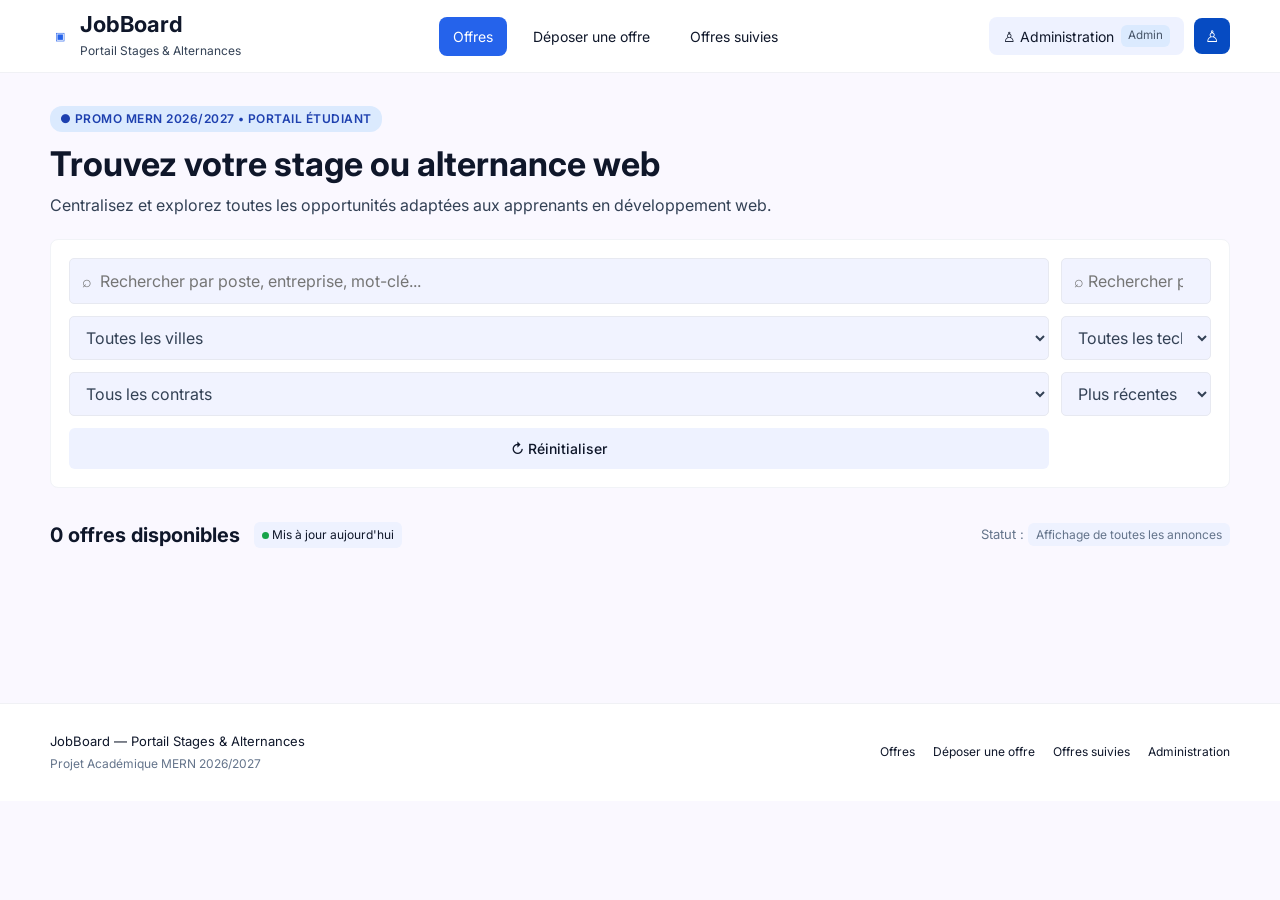
==== commit 13f04502: "fix: changed the liens with the script to directly use app.js" ====
--- a/index.html
+++ b/index.html
@@ -87,39 +87,34 @@
                 placeholder="⌕  Rechercher par poste, entreprise, mot-clé..."
               />
 
-              <button class="btn btn-primary" type="button">
-                ☷ Rechercher
-              </button>
-            </div>
-
-            <div class="filter-row">
-              <!-- Ville -->
-
-              <select class="field">
-                <option>Toutes les villes</option>
-              </select>
-
-              <!-- Technologie -->
-
-              <select class="field">
-                <option>Toutes les technos</option>
-              </select>
-
-              <!-- Type de contrat -->
-
-              <div class="contract-sort-mobile">
-                <select class="field">
-                  <option>Tous les contrats</option>
-                </select>
-              </div>
-
-              <!-- Tri -->
-
-              <div class="contract-sort-mobile">
-                <select class="field">
-                  <option>Plus récentes</option>
-                </select>
-              </div>
+              <!-- Search Input -->
+              <input
+                id="search-input"
+                class="field"
+                type="search"
+                placeholder="⌕ Rechercher par poste, entreprise, mot-clé..."
+              />
+
+              <!-- Ville Select -->
+              <select id="filter-city" class="field">
+                <option value="all">Toutes les villes</option>
+              </select>
+
+              <!-- Techno Select -->
+              <select id="filter-tech" class="field">
+                <option value="all">Toutes les technos</option>
+              </select>
+
+              <!-- Contrat Select -->
+              <select id="filter-contract" class="field">
+                <option value="all">Tous les contrats</option>
+              </select>
+
+              <!-- Tri Select -->
+              <select id="sort-select" class="field">
+                <option value="recent">Plus récentes</option>
+                <option value="oldest">Plus anciennes</option>
+              </select>
 
               <!-- Reset -->
 
@@ -222,8 +217,6 @@
       </a>
     </nav>
 
-    <script src="./js/data.js"></script>
-    <script src="./js/render.js"></script>
-    <script src="./js/app.js"></script>
+    <script type="module" src="./js/app.js"></script>
   </body>
 </html>
--- a/css/style.css
+++ b/css/style.css
@@ -491,3 +491,7 @@
   .edit-bottom-actions { flex-direction: column; }
   .edit-bottom-actions .btn { width: 100%; }
 }
+.badge-alternance {
+  background: var(--green-soft);
+  color: var(--green);
+}
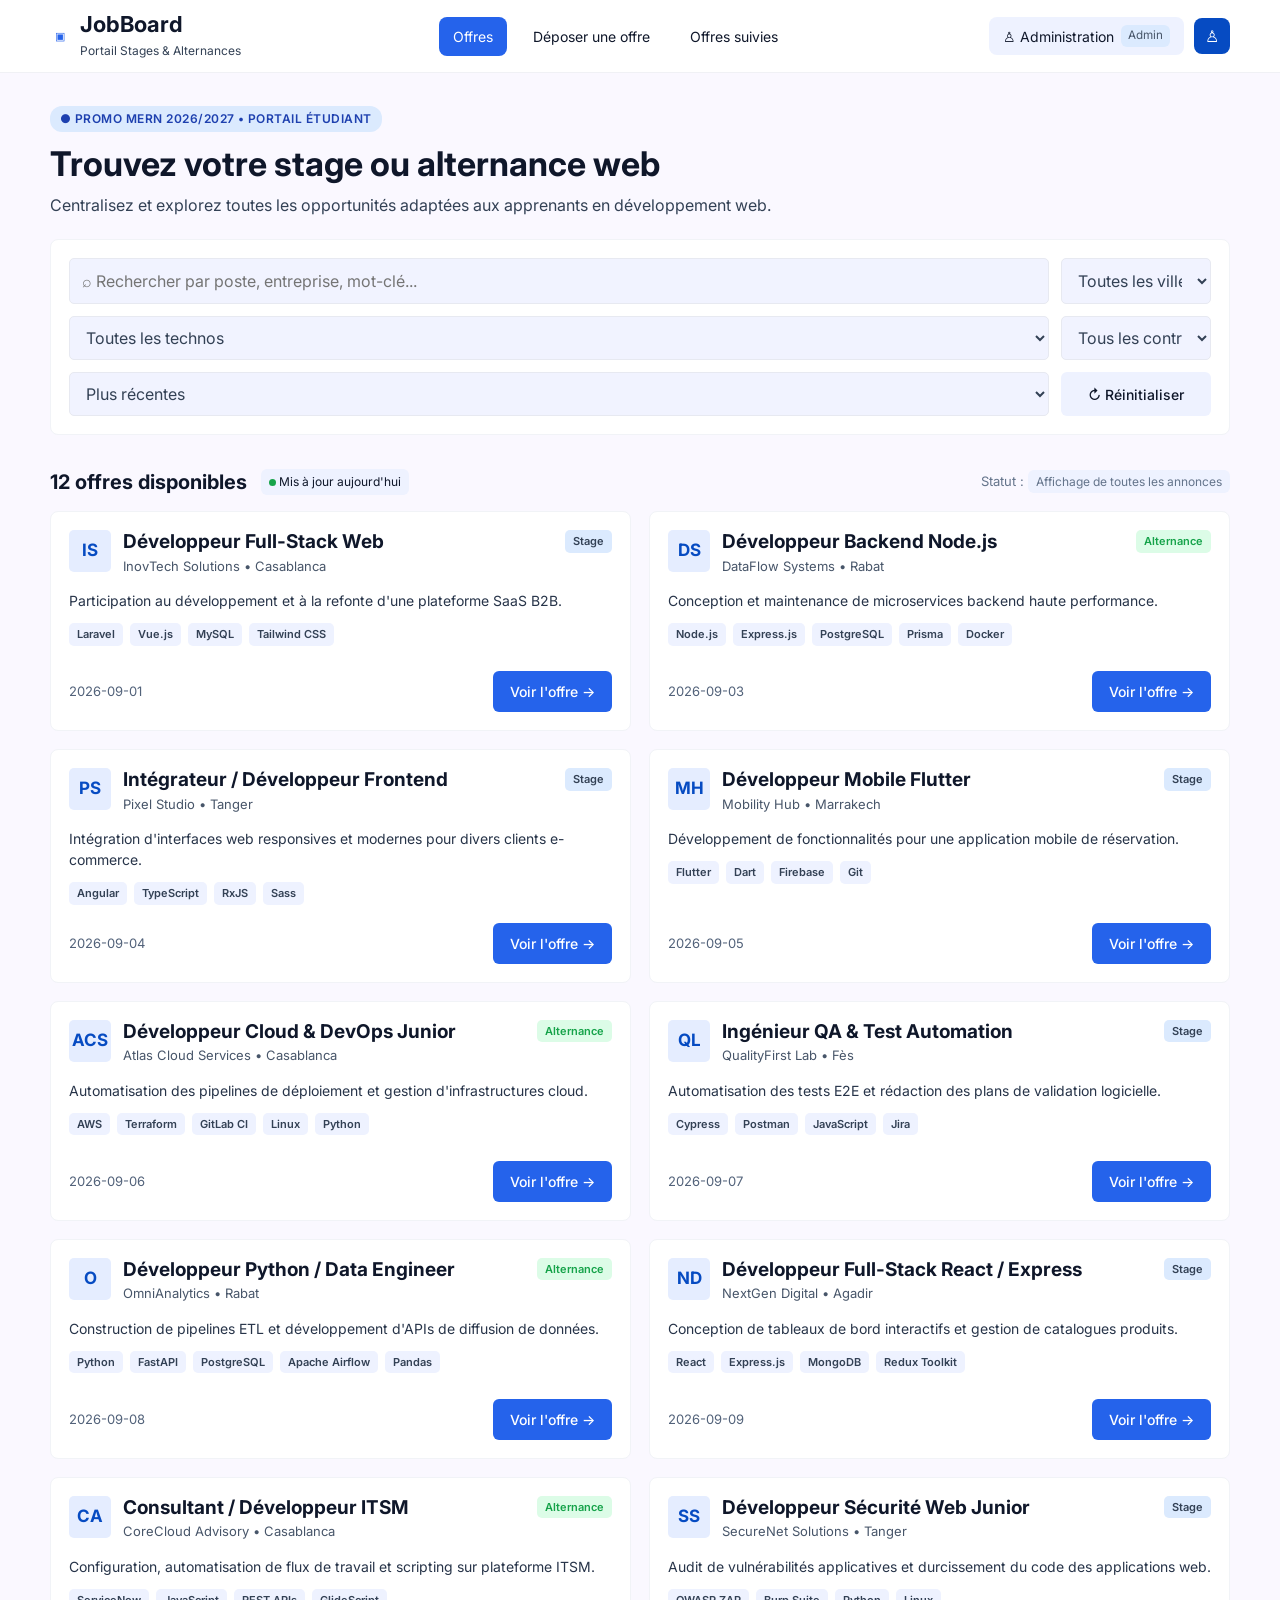
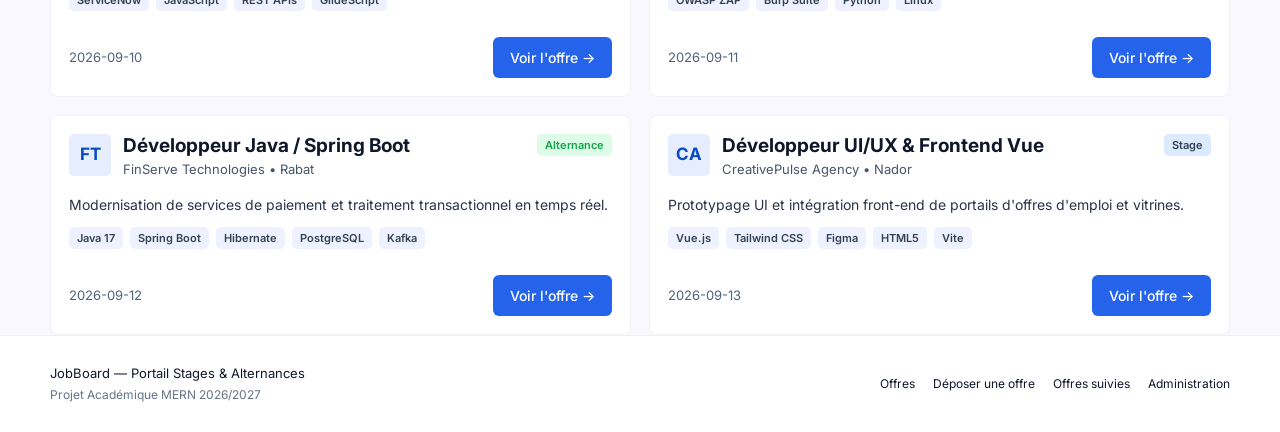
==== commit 5fe35c2a: "fix:made some changes to make the sort work" ====
--- a/index.html
+++ b/index.html
@@ -81,12 +81,6 @@
 
           <form class="panel search-panel">
             <div class="search-row">
-              <input
-                class="field"
-                type="search"
-                placeholder="⌕  Rechercher par poste, entreprise, mot-clé..."
-              />
-
               <!-- Search Input -->
               <input
                 id="search-input"
